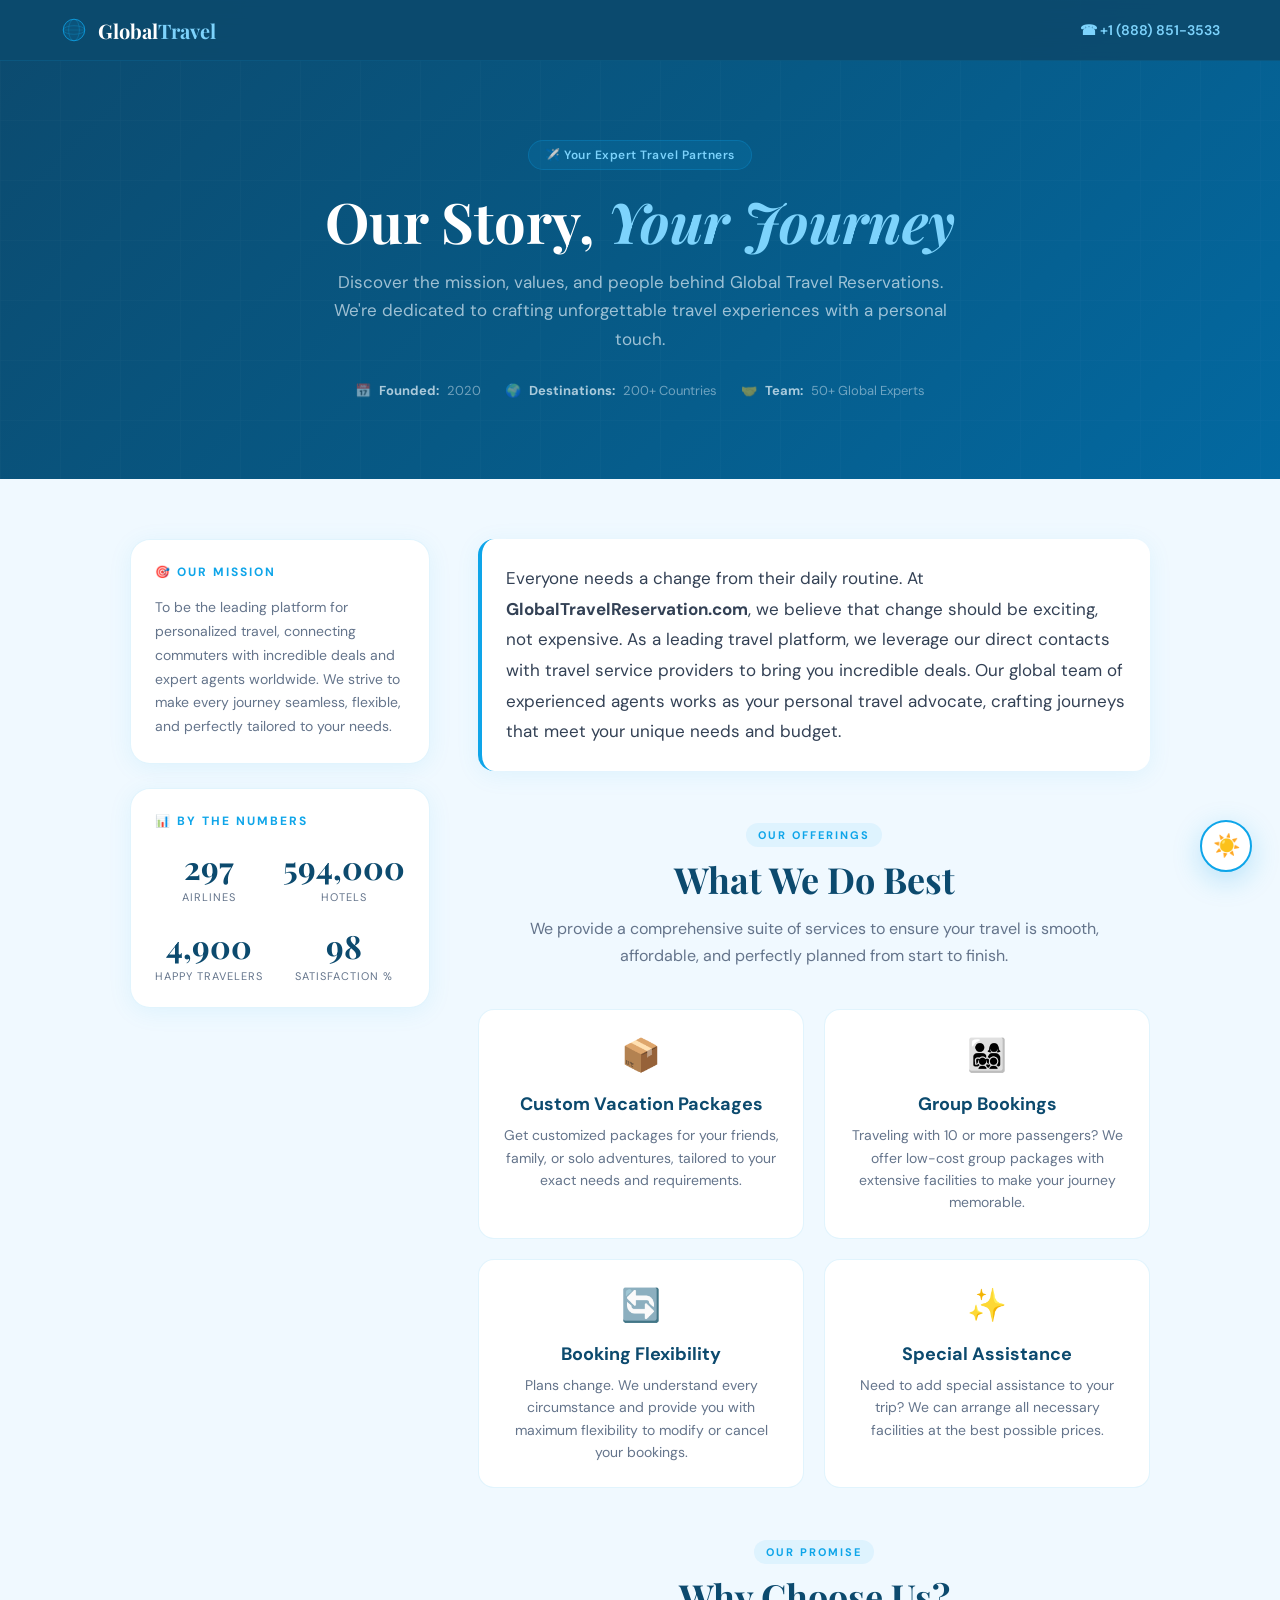
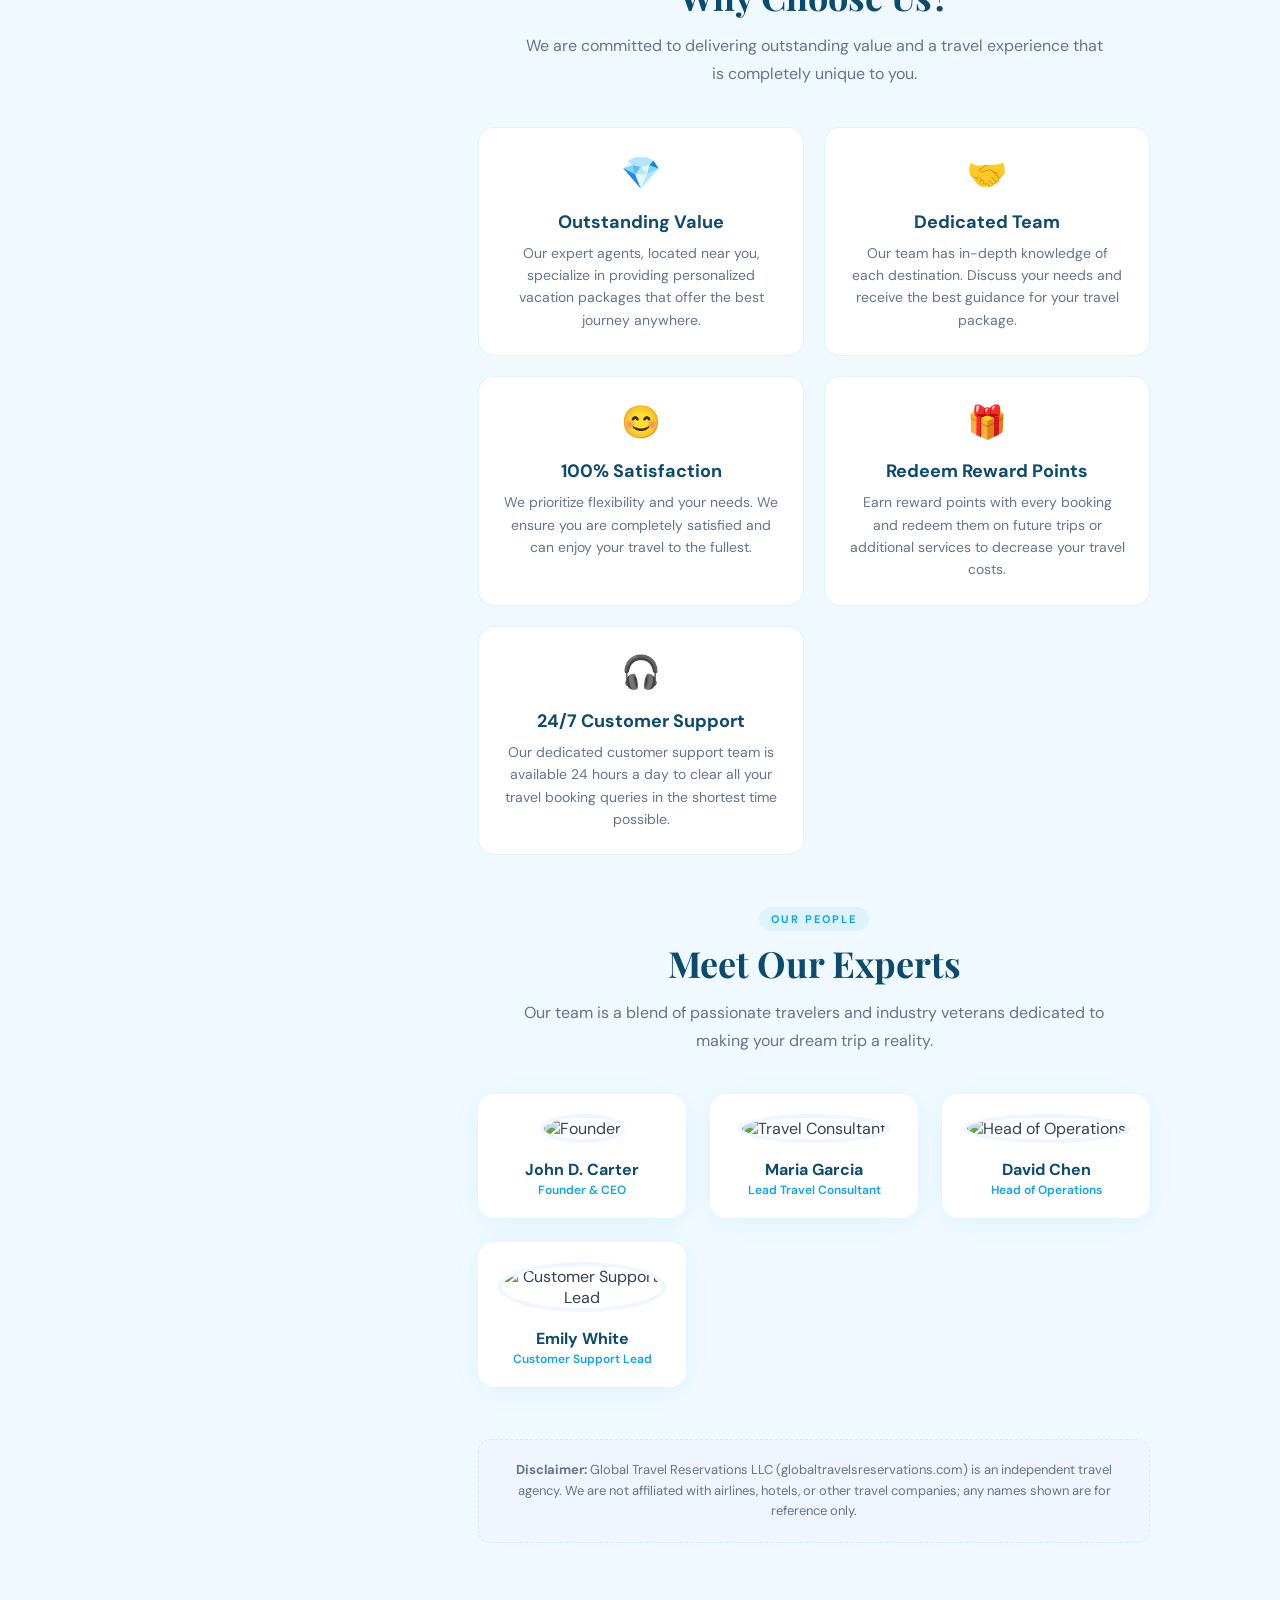
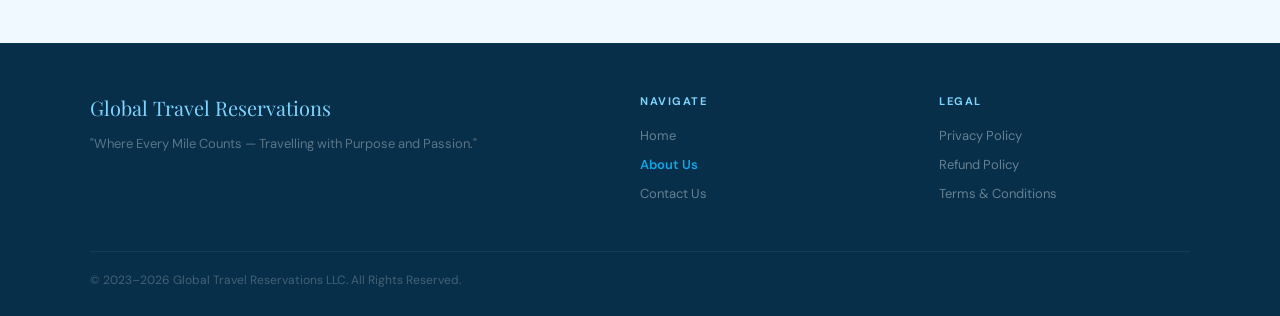
==== about-us.html @ 3c6b6364 "about us / privacy / refund / term and condition update" ====
<!DOCTYPE html>
<html lang="en" data-theme="light">
<head>
<meta charset="UTF-8">
<meta name="viewport" content="width=device-width, initial-scale=1.0">
<title>About Us — Global Travel Reservations</title>
<meta name="description" content="Learn about the mission and values of Global Travel Reservations. Discover why we are the leading experts in providing incredible travel deals and personalized service.">
<link href="https://fonts.googleapis.com/css2?family=Playfair+Display:ital,wght@0,400;0,600;0,700;1,400;1,700&family=DM+Sans:wght@300;400;500;600;700&display=swap" rel="stylesheet">

<style>
/* All CSS from previous pages is reused for consistency. New styles are added for team/stats sections. */
*, *::before, *::after { box-sizing: border-box; margin: 0; padding: 0; }
:root { --transition: 0.4s cubic-bezier(0.4,0,0.2,1); }
[data-theme="light"] { --bg-primary: #F0F9FF; --bg-secondary: #FFFFFF; --bg-nav: rgba(12,74,110,0.96); --bg-hero: linear-gradient(135deg, #0C4A6E 0%, #075985 50%, #0369A1 100%); --bg-card: #FFFFFF; --bg-highlight: #EFF6FF; --bg-badge: rgba(14,165,233,0.08); --text-primary: #0C4A6E; --text-secondary: #334155; --text-muted: #64748B; --text-gold: #0EA5E9; --border-color: rgba(14,165,233,0.12); --border-strong: rgba(14,165,233,0.25); --shadow-card: 0 4px 24px rgba(14,165,233,0.08); --divider: rgba(14,165,233,0.1); --gold: #0EA5E9; --gold-light: #7DD3FC; }
[data-theme="dark"] { --bg-primary: #0F172A; --bg-secondary: #1E293B; --bg-nav: rgba(15,23,42,0.96); --bg-hero: linear-gradient(135deg, #0F172A 0%, #1E293B 50%, #1E3A5F 100%); --bg-card: #1E293B; --bg-highlight: rgba(14,165,233,0.08); --bg-badge: rgba(14,165,233,0.12); --text-primary: #F1F5F9; --text-secondary: #CBD5E1; --text-muted: #94A3B8; --text-gold: #38BDF8; --border-color: rgba(14,165,233,0.12); --border-strong: rgba(14,165,233,0.25); --shadow-card: 0 4px 24px rgba(0,0,0,0.3); --divider: rgba(255,255,255,0.06); --gold: #38BDF8; --gold-light: #7DD3FC; }
html { scroll-behavior: smooth; }
body { font-family: 'DM Sans', sans-serif; background: var(--bg-primary); color: var(--text-secondary); transition: background var(--transition), color var(--transition); overflow-x: hidden; }
nav { position: fixed; top: 0; left: 0; right: 0; z-index: 100; display: flex; align-items: center; justify-content: space-between; padding: 16px 60px; background: var(--bg-nav); backdrop-filter: blur(20px); border-bottom: 1px solid rgba(14,165,233,0.15); }
.nav-logo { display: flex; align-items: center; gap: 10px; text-decoration: none; }
.nav-logo-text { font-family: 'Playfair Display', serif; font-size: 20px; font-weight: 700; color: #FFFFFF; }
.nav-logo-text span { color: #7DD3FC; }
.nav-right { display: flex; align-items: center; gap: 16px; }
.nav-phone { color: #7DD3FC; font-weight: 600; font-size: 14px; text-decoration: none; }
.theme-toggle { position: fixed; bottom: 28px; right: 28px; z-index: 999; width: 52px; height: 52px; border-radius: 50%; border: 2px solid var(--gold); background: var(--bg-secondary); cursor: pointer; display: flex; align-items: center; justify-content: center; font-size: 22px; box-shadow: 0 8px 28px rgba(14,165,233,0.25); transition: all 0.3s ease; }
.theme-toggle:hover { transform: scale(1.1) rotate(15deg); }
.page-hero { background: var(--bg-hero); padding: 140px 60px 80px; position: relative; overflow: hidden; }
.hero-grid-lines { position: absolute; inset: 0; opacity: 0.03; background-image: linear-gradient(rgba(255,255,255,0.5) 1px, transparent 1px), linear-gradient(90deg, rgba(255,255,255,0.5) 1px, transparent 1px); background-size: 60px 60px; }
.page-hero-inner { max-width: 860px; margin: 0 auto; text-align: center; position: relative; z-index: 2; }
.page-hero-badge { display: inline-flex; align-items: center; gap: 8px; background: rgba(14,165,233,0.12); border: 1px solid rgba(14,165,233,0.25); border-radius: 50px; padding: 6px 16px; color: #7DD3FC; font-size: 12px; font-weight: 600; letter-spacing: 0.5px; margin-bottom: 20px; }
.page-hero h1 { font-family: 'Playfair Display', serif; font-size: clamp(36px, 5vw, 56px); font-weight: 700; color: #FFFFFF; line-height: 1.1; margin-bottom: 16px; }
.page-hero h1 em { color: #7DD3FC; font-style: italic; }
.page-hero-desc { font-size: 17px; color: rgba(240,249,255,0.65); line-height: 1.7; max-width: 620px; margin: 0 auto 28px; }
.page-meta { display: flex; align-items: center; justify-content: center; gap: 24px; flex-wrap: wrap; }
.page-meta-item { display: flex; align-items: center; gap: 8px; font-size: 13px; color: rgba(240,249,255,0.45); }
.page-meta-item strong { color: rgba(240,249,255,0.7); }
.page-layout { max-width: 1100px; margin: 0 auto; padding: 60px 40px 100px; display: grid; grid-template-columns: 300px 1fr; gap: 48px; align-items: start; }
.sidebar { position: sticky; top: 90px; display: flex; flex-direction: column; gap: 24px; }
.sidebar-card { background: var(--bg-card); border: 1px solid var(--border-color); border-radius: 20px; padding: 24px; box-shadow: var(--shadow-card); }
.sidebar-title { font-size: 12px; font-weight: 700; letter-spacing: 2px; text-transform: uppercase; color: var(--gold); margin-bottom: 16px; display: flex; align-items: center; gap: 8px; }
.mission-text { font-size: 14px; line-height: 1.7; color: var(--text-muted); }
.stats-grid { display: grid; grid-template-columns: 1fr 1fr; gap: 20px; text-align: center; }
.stat-item .stat-num { font-family: 'Playfair Display', serif; font-size: 32px; font-weight: 700; color: var(--text-primary); }
.stat-item .stat-label { font-size: 11px; color: var(--text-muted); text-transform: uppercase; letter-spacing: 1px; margin-top: 2px; }
.main-content { min-width: 0; }
.content-section { margin-bottom: 52px; }
.section-header { text-align: center; margin-bottom: 40px; }
.section-tag { display: inline-block; font-size: 11px; font-weight: 700; letter-spacing: 2px; text-transform: uppercase; color: var(--gold); margin-bottom: 8px; background: var(--bg-badge); padding: 5px 12px; border-radius: 20px; }
.section-title { font-family: 'Playfair Display', serif; font-size: 36px; font-weight: 700; color: var(--text-primary); margin-bottom: 12px; }
.section-subtitle { font-size: 16px; color: var(--text-muted); max-width: 580px; margin: 0 auto; line-height: 1.7; }
.intro-text { font-size: 17px; line-height: 1.8; color: var(--text-secondary); margin-bottom: 24px; padding: 24px; background: var(--bg-card); border-radius: 16px; border-left: 4px solid var(--gold); box-shadow: var(--shadow-card); }
.services-grid { display: grid; grid-template-columns: repeat(auto-fit, minmax(280px, 1fr)); gap: 20px; }
.service-card { background: var(--bg-card); border: 1px solid var(--border-color); border-radius: 16px; padding: 24px; text-align: center; transition: all 0.3s ease; }
.service-card:hover { transform: translateY(-6px); box-shadow: 0 12px 32px rgba(14,165,233,0.12); }
.service-icon { font-size: 32px; margin-bottom: 16px; }
.service-title { font-size: 18px; font-weight: 700; color: var(--text-primary); margin-bottom: 8px; }
.service-desc { font-size: 14px; color: var(--text-muted); line-height: 1.6; }
.team-grid { display: grid; grid-template-columns: repeat(auto-fit, minmax(200px, 1fr)); gap: 24px; }
.team-card { background: var(--bg-card); border-radius: 16px; text-align: center; padding: 20px; overflow: hidden; position: relative; box-shadow: var(--shadow-card); transition: all 0.3s ease; }
.team-card:hover { transform: translateY(-8px); box-shadow: 0 16px 40px rgba(14,165,233,0.15); }
.team-img { width: 100px; height: 100px; border-radius: 50%; object-fit: cover; margin: 0 auto 16px; border: 4px solid var(--bg-highlight); }
.team-name { font-size: 16px; font-weight: 700; color: var(--text-primary); }
.team-role { font-size: 12px; color: var(--gold); font-weight: 600; margin-top: 2px; }
.disclaimer-box { margin-top: 40px; padding: 20px; border: 1px dashed var(--border-color); border-radius: 12px; background: var(--bg-highlight); }
.disclaimer-text { font-size: 13px; color: var(--text-muted); text-align: center; line-height: 1.6; }
footer { background: #082F49; padding: 50px 60px 28px; border-top: 1px solid rgba(14,165,233,0.1); }
[data-theme="dark"] footer { background: #020617; }
.footer-inner { max-width: 1100px; margin: 0 auto; }
.footer-top { display: grid; grid-template-columns: 2fr 1fr 1fr; gap: 48px; margin-bottom: 40px; }
.footer-brand-name { font-family: 'Playfair Display', serif; font-size: 20px; color: #7DD3FC; margin-bottom: 12px; }
.footer-brand-desc { font-size: 13px; color: rgba(240,249,255,0.35); line-height: 1.7; margin-bottom: 16px; }
.footer-col-title { font-size: 11px; font-weight: 700; letter-spacing: 1.5px; text-transform: uppercase; color: #7DD3FC; margin-bottom: 16px; }
.footer-links { list-style: none; }
.footer-links li { margin-bottom: 8px; }
.footer-links a { font-size: 13px; color: rgba(240,249,255,0.4); text-decoration: none; transition: color 0.2s; }
.footer-links a:hover { color: #7DD3FC; }
.footer-links a.active-link { color: #0EA5E9; font-weight: 600; }
.footer-bottom { border-top: 1px solid rgba(255,255,255,0.06); padding-top: 20px; }
.footer-legal { font-size: 12px; color: rgba(240,249,255,0.25); }
@media (max-width: 900px) { .page-layout { grid-template-columns: 1fr; } .sidebar { position: static; grid-row: 1; } nav { padding: 16px 24px; } .nav-links { display: none; } .page-hero { padding: 120px 24px 60px; } footer { padding: 40px 24px 24px; } .footer-top { grid-template-columns: 1fr; } }
</style>
</head>
<body>

<!-- THEME TOGGLE -->
<button class="theme-toggle" id="themeToggle" aria-label="Toggle theme">☀️</button>

<!-- NAVBAR -->
<nav>
  <a href="index.html" class="nav-logo">
    <svg viewBox="0 0 52 52" fill="none" width="28" height="28">
      <circle cx="26" cy="26" r="20" fill="rgba(14,165,233,0.12)" stroke="#0EA5E9" stroke-width="1.5"/>
      <ellipse cx="26" cy="26" rx="20" ry="8" stroke="rgba(14,165,233,0.5)" stroke-width="1" fill="none"/>
      <ellipse cx="26" cy="26" rx="10" ry="20" stroke="rgba(14,165,233,0.5)" stroke-width="1" fill="none"/>
      <line x1="6" y1="26" x2="46" y2="26" stroke="rgba(14,165,233,0.35)" stroke-width="1"/>
    </svg>
    <span class="nav-logo-text">Global<span>Travel</span></span>
  </a>
  <div class="nav-right">
    <a href="tel:+18888513533" class="nav-phone">☎ +1 (888) 851-3533</a>
  </div>
</nav>

<!-- PAGE HERO -->
<div class="page-hero">
  <div class="hero-grid-lines"></div>
  <div class="page-hero-inner">
    <div class="page-hero-badge">✈️ Your Expert Travel Partners</div>
    <h1>Our Story, <em>Your Journey</em></h1>
    <p class="page-hero-desc">
      Discover the mission, values, and people behind Global Travel Reservations. We're dedicated to crafting unforgettable travel experiences with a personal touch.
    </p>
    <div class="page-meta">
      <div class="page-meta-item">📅 <strong>Founded:</strong> 2020</div>
      <div class="page-meta-item">🌍 <strong>Destinations:</strong> 200+ Countries</div>
      <div class="page-meta-item">🤝 <strong>Team:</strong> 50+ Global Experts</div>
    </div>
  </div>
</div>

<!-- MAIN LAYOUT -->
<div class="page-layout">

  <!-- SIDEBAR -->
  <aside class="sidebar">
    <div class="sidebar-card">
      <div class="sidebar-title">🎯 Our Mission</div>
      <p class="mission-text">
        To be the leading platform for personalized travel, connecting commuters with incredible deals and expert agents worldwide. We strive to make every journey seamless, flexible, and perfectly tailored to your needs.
      </p>
    </div>
    <div class="sidebar-card">
      <div class="sidebar-title">📊 By The Numbers</div>
      <div class="stats-grid">
        <div class="stat-item">
          <div class="stat-num" data-target="500">0</div>
          <div class="stat-label">Airlines</div>
        </div>
        <div class="stat-item">
          <div class="stat-num" data-target="1200000">0</div>
          <div class="stat-label">Hotels</div>
        </div>
        <div class="stat-item">
          <div class="stat-num" data-target="10000">0</div>
          <div class="stat-label">Happy Travelers</div>
        </div>
        <div class="stat-item">
          <div class="stat-num" data-target="98">0</div>
          <div class="stat-label">Satisfaction %</div>
        </div>
      </div>
    </div>
  </aside>

  <!-- MAIN CONTENT -->
  <main class="main-content">
    <section class="content-section">
      <p class="intro-text">
        Everyone needs a change from their daily routine. At <strong>GlobalTravelReservation.com</strong>, we believe that change should be exciting, not expensive. As a leading travel platform, we leverage our direct contacts with travel service providers to bring you incredible deals. Our global team of experienced agents works as your personal travel advocate, crafting journeys that meet your unique needs and budget.
      </p>
    </section>
    
    <section class="content-section">
      <div class="section-header">
        <span class="section-tag">Our Offerings</span>
        <h2 class="section-title">What We Do Best</h2>
        <p class="section-subtitle">We provide a comprehensive suite of services to ensure your travel is smooth, affordable, and perfectly planned from start to finish.</p>
      </div>
      <div class="services-grid">
        <div class="service-card">
          <div class="service-icon">📦</div>
          <h3 class="service-title">Custom Vacation Packages</h3>
          <p class="service-desc">Get customized packages for your friends, family, or solo adventures, tailored to your exact needs and requirements.</p>
        </div>
        <div class="service-card">
          <div class="service-icon">👨‍👩‍👧‍👦</div>
          <h3 class="service-title">Group Bookings</h3>
          <p class="service-desc">Traveling with 10 or more passengers? We offer low-cost group packages with extensive facilities to make your journey memorable.</p>
        </div>
        <div class="service-card">
          <div class="service-icon">🔄</div>
          <h3 class="service-title">Booking Flexibility</h3>
          <p class="service-desc">Plans change. We understand every circumstance and provide you with maximum flexibility to modify or cancel your bookings.</p>
        </div>
        <div class="service-card">
          <div class="service-icon">✨</div>
          <h3 class="service-title">Special Assistance</h3>
          <p class="service-desc">Need to add special assistance to your trip? We can arrange all necessary facilities at the best possible prices.</p>
        </div>
      </div>
    </section>

    <section class="content-section">
      <div class="section-header">
        <span class="section-tag">Our Promise</span>
        <h2 class="section-title">Why Choose Us?</h2>
        <p class="section-subtitle">We are committed to delivering outstanding value and a travel experience that is completely unique to you.</p>
      </div>
      <div class="services-grid">
        <div class="service-card">
          <div class="service-icon">💎</div>
          <h3 class="service-title">Outstanding Value</h3>
          <p class="service-desc">Our expert agents, located near you, specialize in providing personalized vacation packages that offer the best journey anywhere.</p>
        </div>
        <div class="service-card">
          <div class="service-icon">🤝</div>
          <h3 class="service-title">Dedicated Team</h3>
          <p class="service-desc">Our team has in-depth knowledge of each destination. Discuss your needs and receive the best guidance for your travel package.</p>
        </div>
        <div class="service-card">
          <div class="service-icon">😊</div>
          <h3 class="service-title">100% Satisfaction</h3>
          <p class="service-desc">We prioritize flexibility and your needs. We ensure you are completely satisfied and can enjoy your travel to the fullest.</p>
        </div>
        <div class="service-card">
          <div class="service-icon">🎁</div>
          <h3 class="service-title">Redeem Reward Points</h3>
          <p class="service-desc">Earn reward points with every booking and redeem them on future trips or additional services to decrease your travel costs.</p>
        </div>
        <div class="service-card">
          <div class="service-icon">🎧</div>
          <h3 class="service-title">24/7 Customer Support</h3>
          <p class="service-desc">Our dedicated customer support team is available 24 hours a day to clear all your travel booking queries in the shortest time possible.</p>
        </div>
      </div>
    </section>
    
    <section class="content-section">
      <div class="section-header">
        <span class="section-tag">Our People</span>
        <h2 class="section-title">Meet Our Experts</h2>
        <p class="section-subtitle">Our team is a blend of passionate travelers and industry veterans dedicated to making your dream trip a reality.</p>
      </div>
      <div class="team-grid">
        <div class="team-card">
          <img src="https://images.unsplash.com/photo-1560250097-0b93528c311a?w=200&h=200&fit=crop" alt="Founder" class="team-img">
          <h3 class="team-name">John D. Carter</h3>
          <p class="team-role">Founder & CEO</p>
        </div>
        <div class="team-card">
          <img src="https://images.unsplash.com/photo-1573496359142-b8d87734a5a2?w=200&h=200&fit=crop" alt="Travel Consultant" class="team-img">
          <h3 class="team-name">Maria Garcia</h3>
          <p class="team-role">Lead Travel Consultant</p>
        </div>
        <div class="team-card">
          <img src="https://images.unsplash.com/photo-1557862921-37829c790f19?w=200&h=200&fit=crop" alt="Head of Operations" class="team-img">
          <h3 class="team-name">David Chen</h3>
          <p class="team-role">Head of Operations</p>
        </div>
        <div class="team-card">
          <img src="https://images.unsplash.com/photo-1494790108377-be9c29b29330?w=200&h=200&fit=crop" alt="Customer Support Lead" class="team-img">
          <h3 class="team-name">Emily White</h3>
          <p class="team-role">Customer Support Lead</p>
        </div>
      </div>
    </section>

    <div class="disclaimer-box">
      <p class="disclaimer-text"><strong>Disclaimer:</strong> Global Travel Reservations LLC (globaltravelsreservations.com) is an independent travel agency. We are not affiliated with airlines, hotels, or other travel companies; any names shown are for reference only.</p>
    </div>
  </main>
</div>

<!-- FOOTER -->
<footer>
  <div class="footer-inner">
    <div class="footer-top">
      <div>
        <div class="footer-brand-name">Global Travel Reservations</div>
        <p class="footer-brand-desc">"Where Every Mile Counts — Travelling with Purpose and Passion."</p>
      </div>
      <div>
        <div class="footer-col-title">Navigate</div>
        <ul class="footer-links">
          <li><a href="index.html">Home</a></li>
          <li><a href="about-us.html" class="active-link">About Us</a></li>
          <li><a href="index.html#contact">Contact Us</a></li>
        </ul>
      </div>
      <div>
        <div class="footer-col-title">Legal</div>
        <ul class="footer-links">
          <li><a href="privacy-policy.html">Privacy Policy</a></li>
          <li><a href="refund-policy.html">Refund Policy</a></li>
          <li><a href="terms.html">Terms & Conditions</a></li>
        </ul>
      </div>
    </div>
    <div class="footer-bottom">
      <p class="footer-legal">© 2023–2026 Global Travel Reservations LLC. All Rights Reserved.</p>
    </div>
  </div>
</footer>

<script>
// Theme Toggle
const themeToggle = document.getElementById('themeToggle');
const html = document.documentElement;
function getTheme(){return localStorage.getItem('gtr-theme')||'light';}
function applyTheme(theme){html.setAttribute('data-theme',theme);localStorage.setItem('gtr-theme',theme);themeToggle.textContent=theme==='dark'?'🌙':'☀️';}
applyTheme(getTheme());
themeToggle.addEventListener('click',()=>{applyTheme(getTheme()==='light'?'dark':'light');});

// Animated Counter
function animateCounters() {
  const counters = document.querySelectorAll('.stat-num');
  const speed = 200; // a smaller number means faster animation

  counters.forEach(counter => {
    const target = +counter.getAttribute('data-target');
    
    const updateCount = () => {
      const count = +counter.innerText.replace(/,/g, '');
      const increment = Math.max(target / speed, 1);
      
      if (count < target) {
        let newCount = Math.ceil(count + increment);
        if (newCount > target) newCount = target;
        
        // Format number with commas for large numbers
        if (target >= 1000) {
          counter.innerText = newCount.toLocaleString('en-US');
        } else {
          counter.innerText = newCount;
        }
        
        setTimeout(updateCount, 15);
      } else {
        if (target >= 1000) {
          counter.innerText = target.toLocaleString('en-US');
        } else {
          counter.innerText = target;
        }
      }
    };
    updateCount();
  });
}

const statsSection = document.querySelector('.stats-grid');
const observer = new IntersectionObserver((entries, observer) => {
  entries.forEach(entry => {
    if (entry.isIntersecting) {
      animateCounters();
      observer.unobserve(entry.target);
    }
  });
}, { threshold: 0.5 });

if(statsSection) {
  observer.observe(statsSection);
}
</script>
</body>
</html>
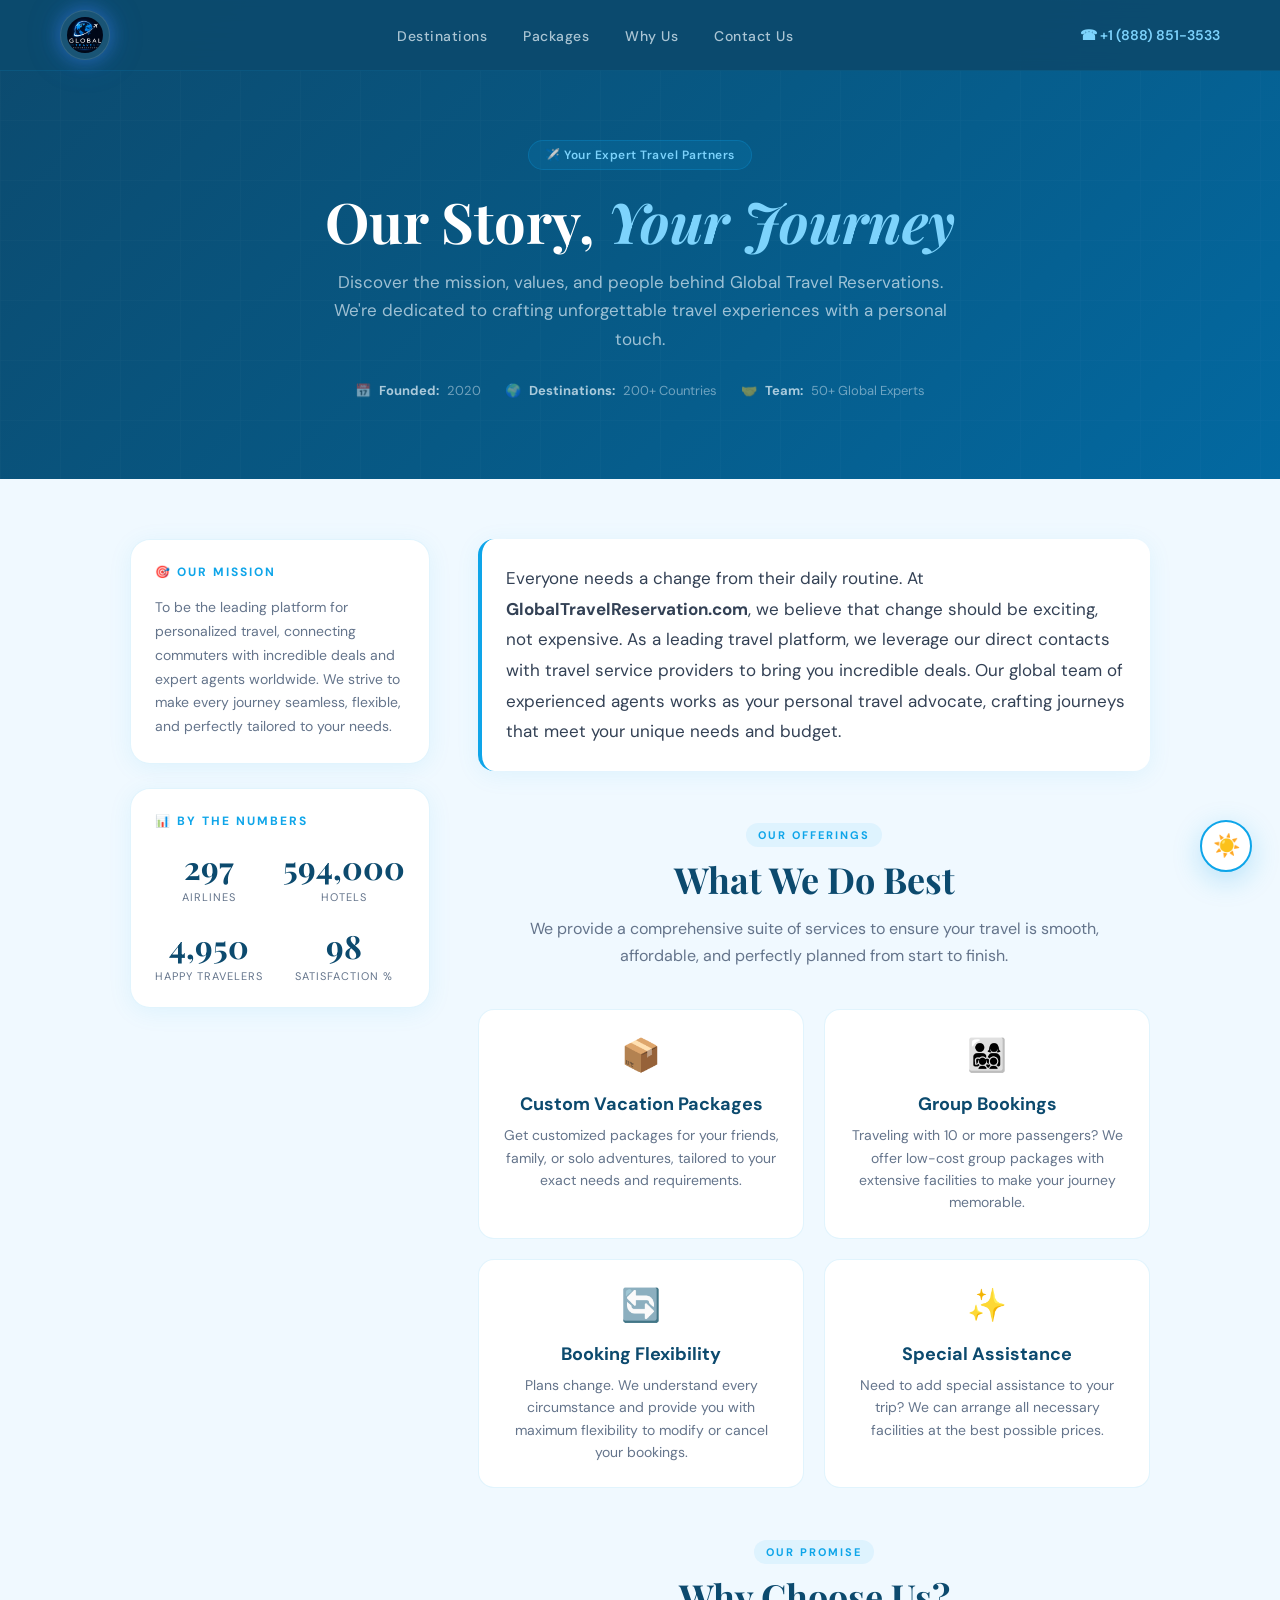
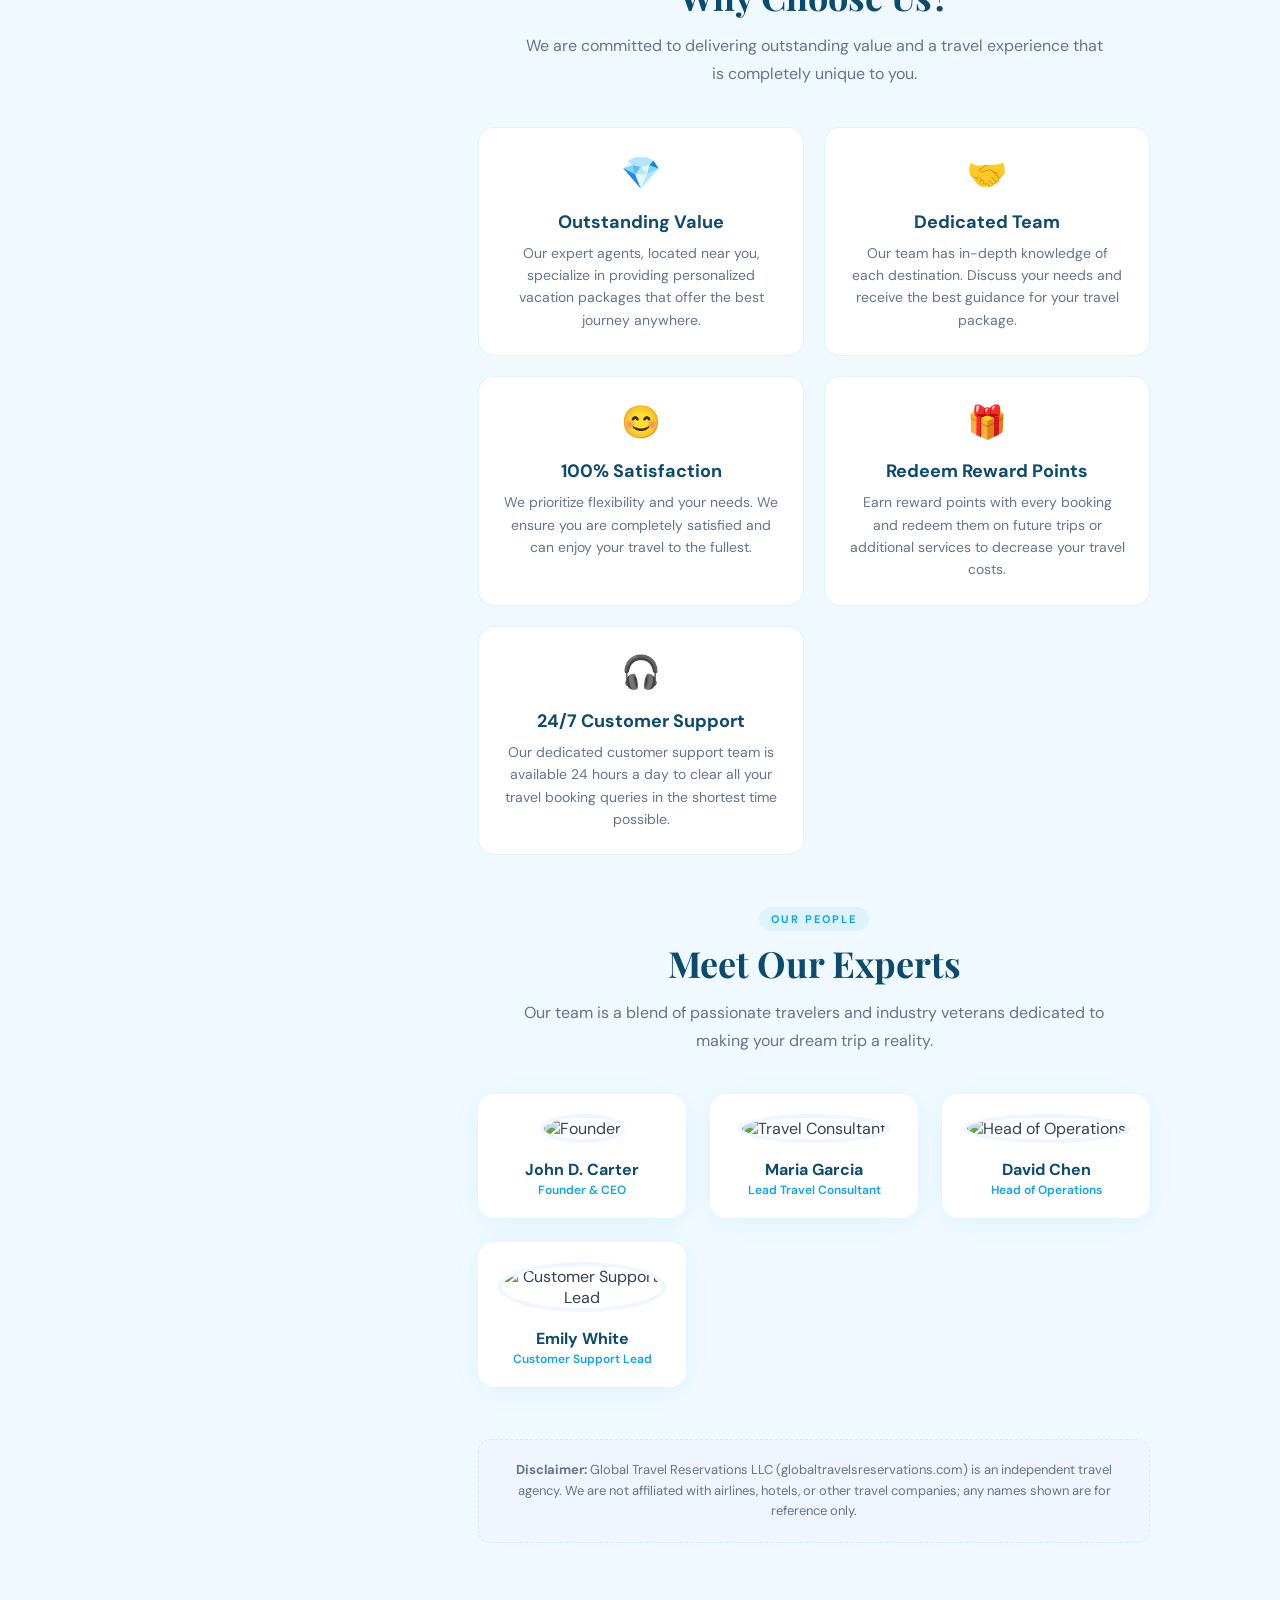
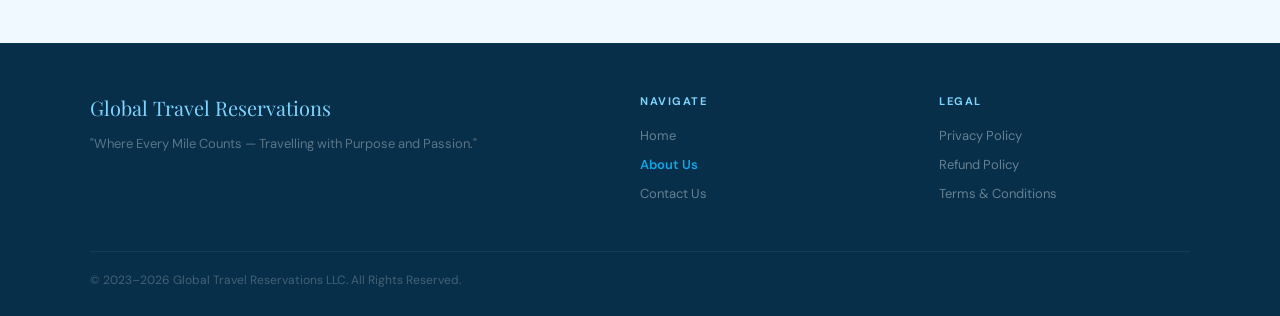
==== commit 3ffd5646: "Header Fix for all tabs" ====
--- a/about-us.html
+++ b/about-us.html
@@ -15,8 +15,7 @@
 [data-theme="dark"] { --bg-primary: #0F172A; --bg-secondary: #1E293B; --bg-nav: rgba(15,23,42,0.96); --bg-hero: linear-gradient(135deg, #0F172A 0%, #1E293B 50%, #1E3A5F 100%); --bg-card: #1E293B; --bg-highlight: rgba(14,165,233,0.08); --bg-badge: rgba(14,165,233,0.12); --text-primary: #F1F5F9; --text-secondary: #CBD5E1; --text-muted: #94A3B8; --text-gold: #38BDF8; --border-color: rgba(14,165,233,0.12); --border-strong: rgba(14,165,233,0.25); --shadow-card: 0 4px 24px rgba(0,0,0,0.3); --divider: rgba(255,255,255,0.06); --gold: #38BDF8; --gold-light: #7DD3FC; }
 html { scroll-behavior: smooth; }
 body { font-family: 'DM Sans', sans-serif; background: var(--bg-primary); color: var(--text-secondary); transition: background var(--transition), color var(--transition); overflow-x: hidden; }
-nav { position: fixed; top: 0; left: 0; right: 0; z-index: 100; display: flex; align-items: center; justify-content: space-between; padding: 16px 60px; background: var(--bg-nav); backdrop-filter: blur(20px); border-bottom: 1px solid rgba(14,165,233,0.15); }
-.nav-logo { display: flex; align-items: center; gap: 10px; text-decoration: none; }
+nav { position: fixed; top: 0; left: 0; right: 0; z-index: 100; display: flex; align-items: center; justify-content: space-between; padding: 10px 60px; background: var(--bg-nav); backdrop-filter: blur(20px); border-bottom: 1px solid rgba(14,165,233,0.15);     transition: background var(--transition), border-color var(--transition) }
 .nav-logo-text { font-family: 'Playfair Display', serif; font-size: 20px; font-weight: 700; color: #FFFFFF; }
 .nav-logo-text span { color: #7DD3FC; }
 .nav-right { display: flex; align-items: center; gap: 16px; }
@@ -77,6 +76,60 @@
 .footer-bottom { border-top: 1px solid rgba(255,255,255,0.06); padding-top: 20px; }
 .footer-legal { font-size: 12px; color: rgba(240,249,255,0.25); }
 @media (max-width: 900px) { .page-layout { grid-template-columns: 1fr; } .sidebar { position: static; grid-row: 1; } nav { padding: 16px 24px; } .nav-links { display: none; } .page-hero { padding: 120px 24px 60px; } footer { padding: 40px 24px 24px; } .footer-top { grid-template-columns: 1fr; } }
+
+ .nav-logo {
+  display: flex;
+  align-items: center;
+}
+
+.nav-logo img {
+  width: 50px;
+  height: 50px;
+  border-radius: 50%;
+  object-fit: cover;
+
+  /* Premium Glow Effect */
+  background: rgba(255,255,255,0.06);
+  padding: 6px;
+
+  box-shadow:
+    0 0 18px rgba(59,130,246,0.45),
+    0 0 35px rgba(59,130,246,0.25);
+
+  border: 1px solid rgba(255,255,255,0.12);
+
+  transition: all 0.3s ease;
+}
+
+/* Hover Effect */
+.nav-logo img:hover {
+  transform: scale(1.06);
+  box-shadow:
+    0 0 24px rgba(59,130,246,0.65),
+    0 0 45px rgba(59,130,246,0.35);
+}
+
+ .nav-links { display: flex; gap: 36px; list-style: none; }
+  .nav-links a {
+    color: rgba(240,249,255,0.7);
+    text-decoration: none; font-size: 14px; font-weight: 500;
+    letter-spacing: 0.5px; transition: color 0.2s;
+    position: relative;
+  }
+  .nav-links a::after {
+    content: '';
+    position: absolute;
+    bottom: -4px;
+    left: 0;
+    width: 0;
+    height: 2px;
+    background: var(--gold);
+    transition: width 0.3s ease;
+    border-radius: 2px;
+  }
+  .nav-links a:hover::after { width: 100%; }
+  .nav-links a:hover { color: var(--gold-light); }
+
 </style>
 </head>
 <body>
@@ -86,7 +139,7 @@
 
 <!-- NAVBAR -->
 <nav>
-  <a href="index.html" class="nav-logo">
+  <!-- <a href="index.html" class="nav-logo">
     <svg viewBox="0 0 52 52" fill="none" width="28" height="28">
       <circle cx="26" cy="26" r="20" fill="rgba(14,165,233,0.12)" stroke="#0EA5E9" stroke-width="1.5"/>
       <ellipse cx="26" cy="26" rx="20" ry="8" stroke="rgba(14,165,233,0.5)" stroke-width="1" fill="none"/>
@@ -94,7 +147,17 @@
       <line x1="6" y1="26" x2="46" y2="26" stroke="rgba(14,165,233,0.35)" stroke-width="1"/>
     </svg>
     <span class="nav-logo-text">Global<span>Travel</span></span>
-  </a>
+  </a> -->
+
+  <div class="nav-logo">
+  <img src="./logo.png" alt="Global Travel Reservations Logo">
+</div>
+ <ul class="nav-links">
+    <li><a href="#destinations">Destinations</a></li>
+    <li><a href="#packages">Packages</a></li>
+    <li><a href="#why">Why Us</a></li>
+    <li><a href="#contact">Contact Us</a></li>
+  </ul>
   <div class="nav-right">
     <a href="tel:+18888513533" class="nav-phone">☎ +1 (888) 851-3533</a>
   </div>
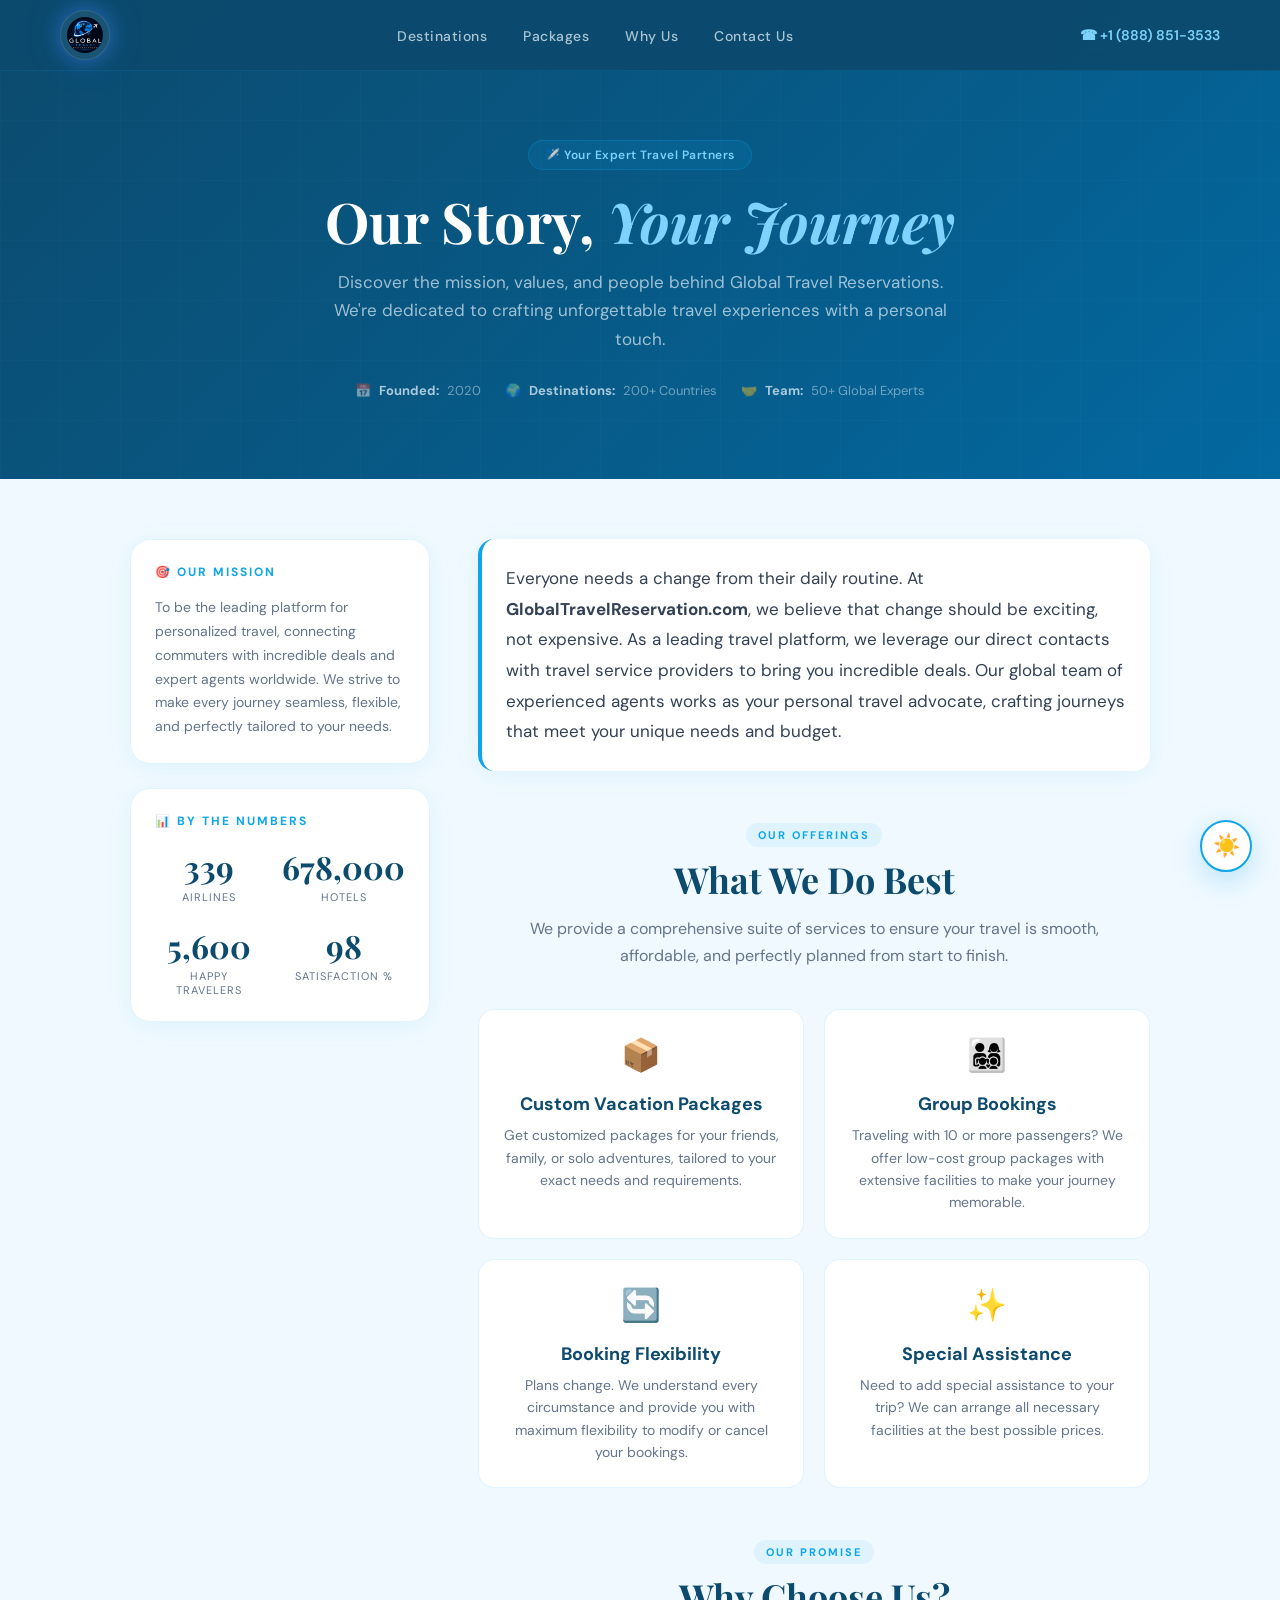
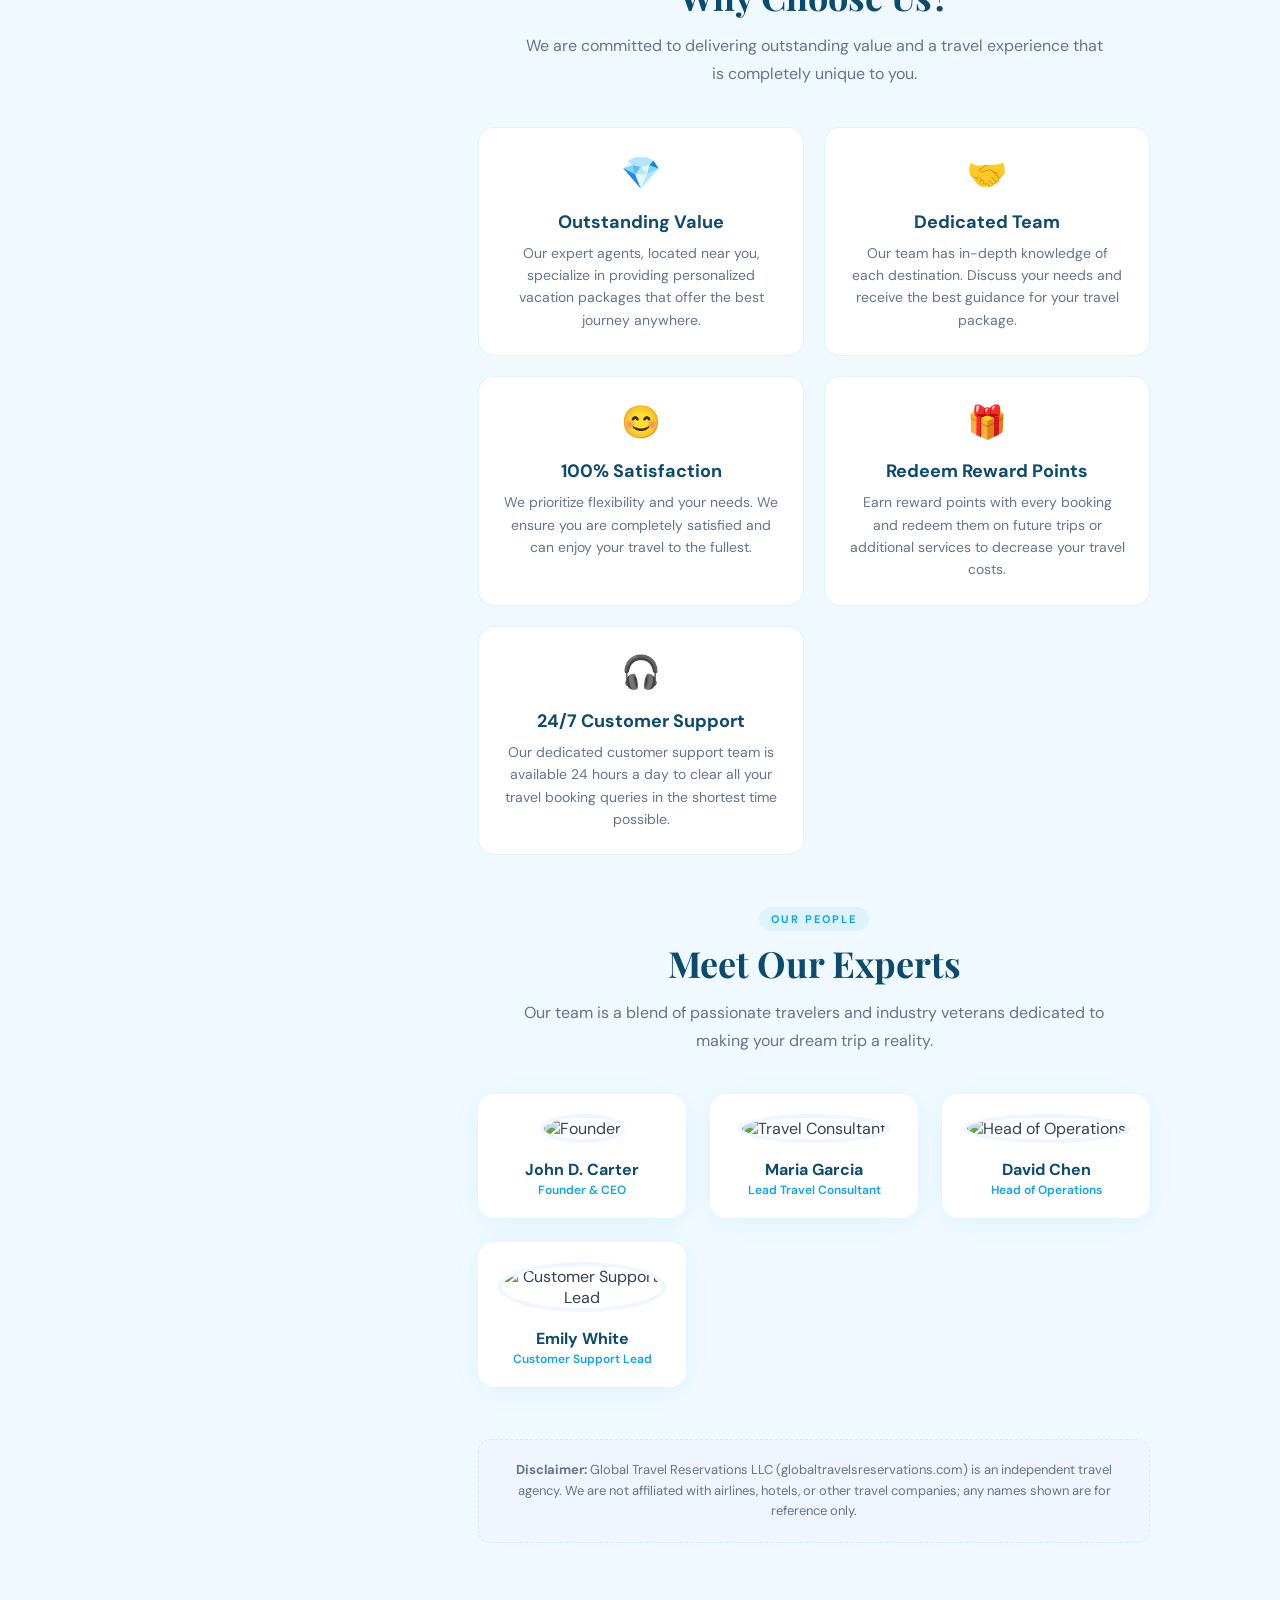
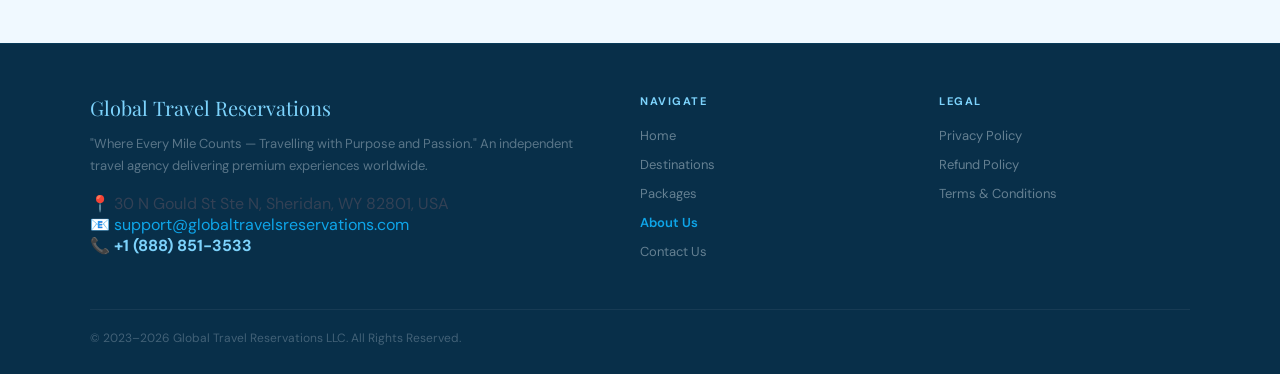
==== commit 475d4292: "header fix" ====
--- a/about-us.html
+++ b/about-us.html
@@ -149,14 +149,17 @@
     <span class="nav-logo-text">Global<span>Travel</span></span>
   </a> -->
 
-  <div class="nav-logo">
+  <!-- <div class="nav-logo" >
   <img src="./logo.png" alt="Global Travel Reservations Logo">
-</div>
+</div> -->
+<a href="index.html" class="nav-logo">
+  <img src="./logo.png" alt="Global Travel Reservations Logo">
+</a>
  <ul class="nav-links">
-    <li><a href="#destinations">Destinations</a></li>
-    <li><a href="#packages">Packages</a></li>
-    <li><a href="#why">Why Us</a></li>
-    <li><a href="#contact">Contact Us</a></li>
+    <li><a href="index.html#destinations">Destinations</a></li>
+    <li><a href="index.html#packages">Packages</a></li>
+    <li><a href="index.html#why">Why Us</a></li>
+    <li><a href="index.html#contact">Contact Us</a></li>
   </ul>
   <div class="nav-right">
     <a href="tel:+18888513533" class="nav-phone">☎ +1 (888) 851-3533</a>
@@ -327,14 +330,20 @@
 <footer>
   <div class="footer-inner">
     <div class="footer-top">
-      <div>
+       <div>
         <div class="footer-brand-name">Global Travel Reservations</div>
-        <p class="footer-brand-desc">"Where Every Mile Counts — Travelling with Purpose and Passion."</p>
+        <p class="footer-brand-desc">"Where Every Mile Counts — Travelling with Purpose and Passion." An independent travel agency delivering premium experiences worldwide.</p>
+        <div class="footer-contact-item">📍 30 N Gould St Ste N, Sheridan, WY 82801, USA</div>
+        <div class="footer-contact-item">📧 <a href="mailto:support@globaltravelsreservations.com" style="color:var(--gold);text-decoration:none;transition:color 0.4s;">support@globaltravelsreservations.com</a></div>
+        <div class="footer-contact-item">📞 <strong><a href="tel:+18888513533" style="color:var(--gold-light);text-decoration:none;transition:color 0.4s;">+1 (888) 851-3533</a></strong></div>
       </div>
       <div>
         <div class="footer-col-title">Navigate</div>
-        <ul class="footer-links">
-          <li><a href="index.html">Home</a></li>
+         <ul class="footer-links">
+           <li><a href="index.html">Home</a></li>
+          <li><a href="index.html#destinations">Destinations</a></li>
+          <li><a href="index.html#packages">Packages</a></li>
+          <!-- <li><a href="#">Blog</a></li> -->
           <li><a href="about-us.html" class="active-link">About Us</a></li>
           <li><a href="index.html#contact">Contact Us</a></li>
         </ul>
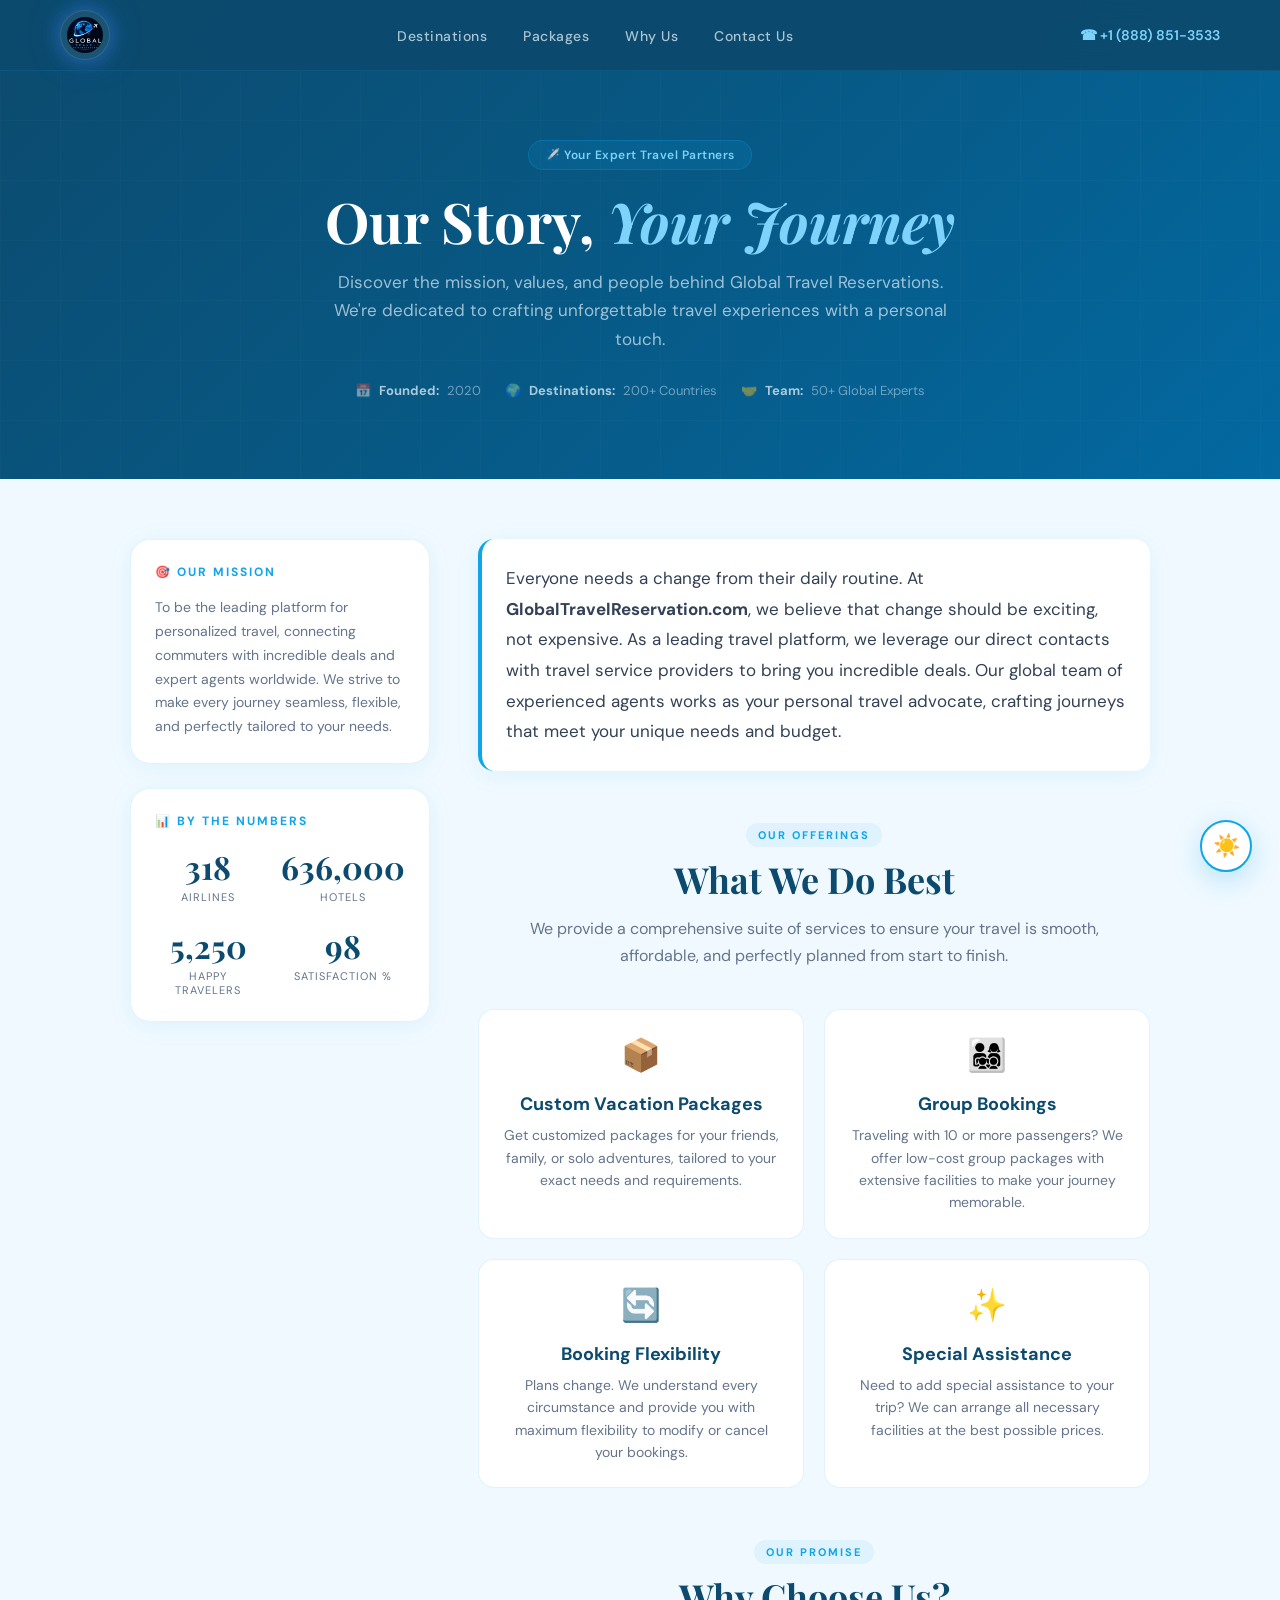
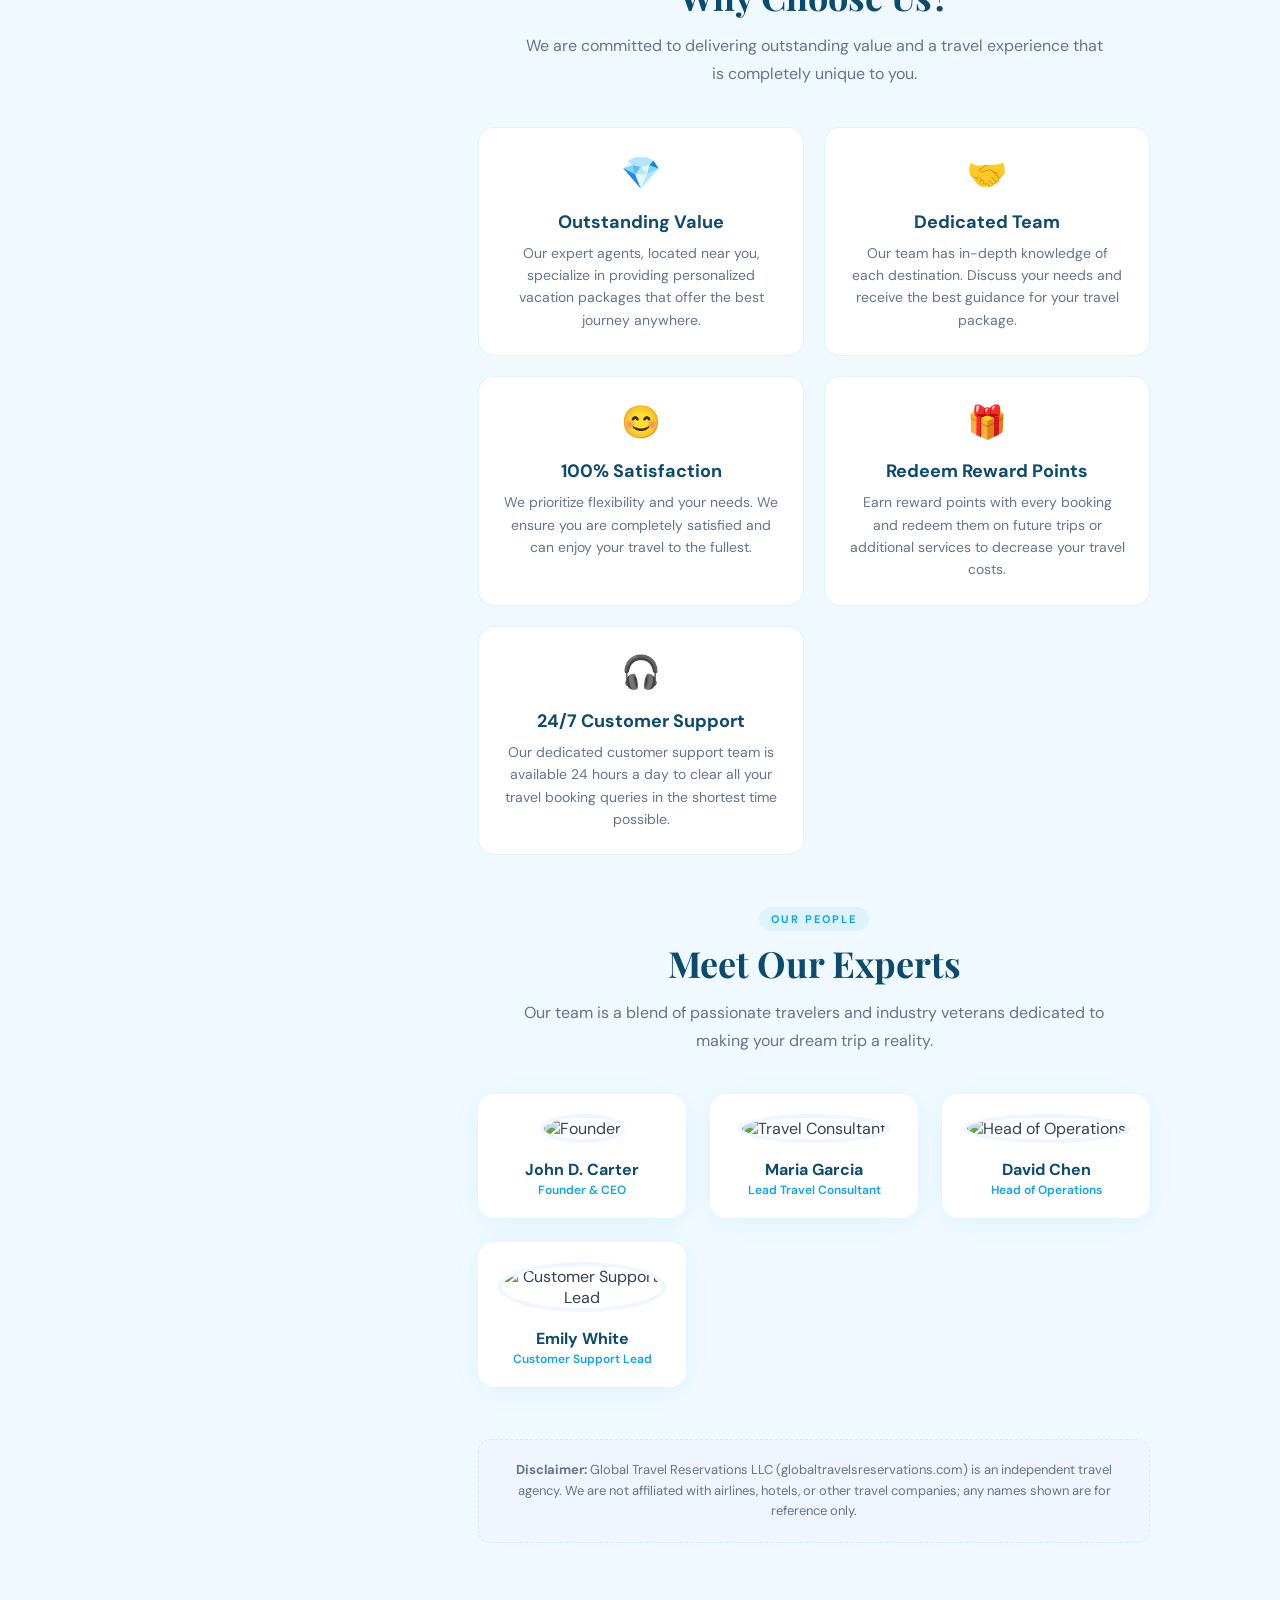
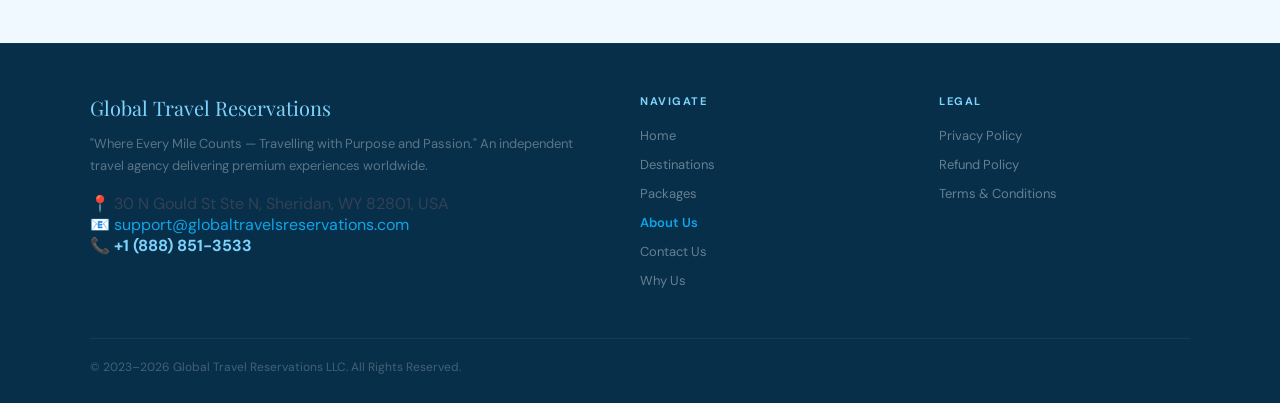
==== commit 0ed62092: "New requirement done" ====
--- a/about-us.html
+++ b/about-us.html
@@ -346,6 +346,7 @@
           <!-- <li><a href="#">Blog</a></li> -->
           <li><a href="about-us.html" class="active-link">About Us</a></li>
           <li><a href="index.html#contact">Contact Us</a></li>
+           <li><a href="index.html#why">Why Us</a></li>
         </ul>
       </div>
       <div>
